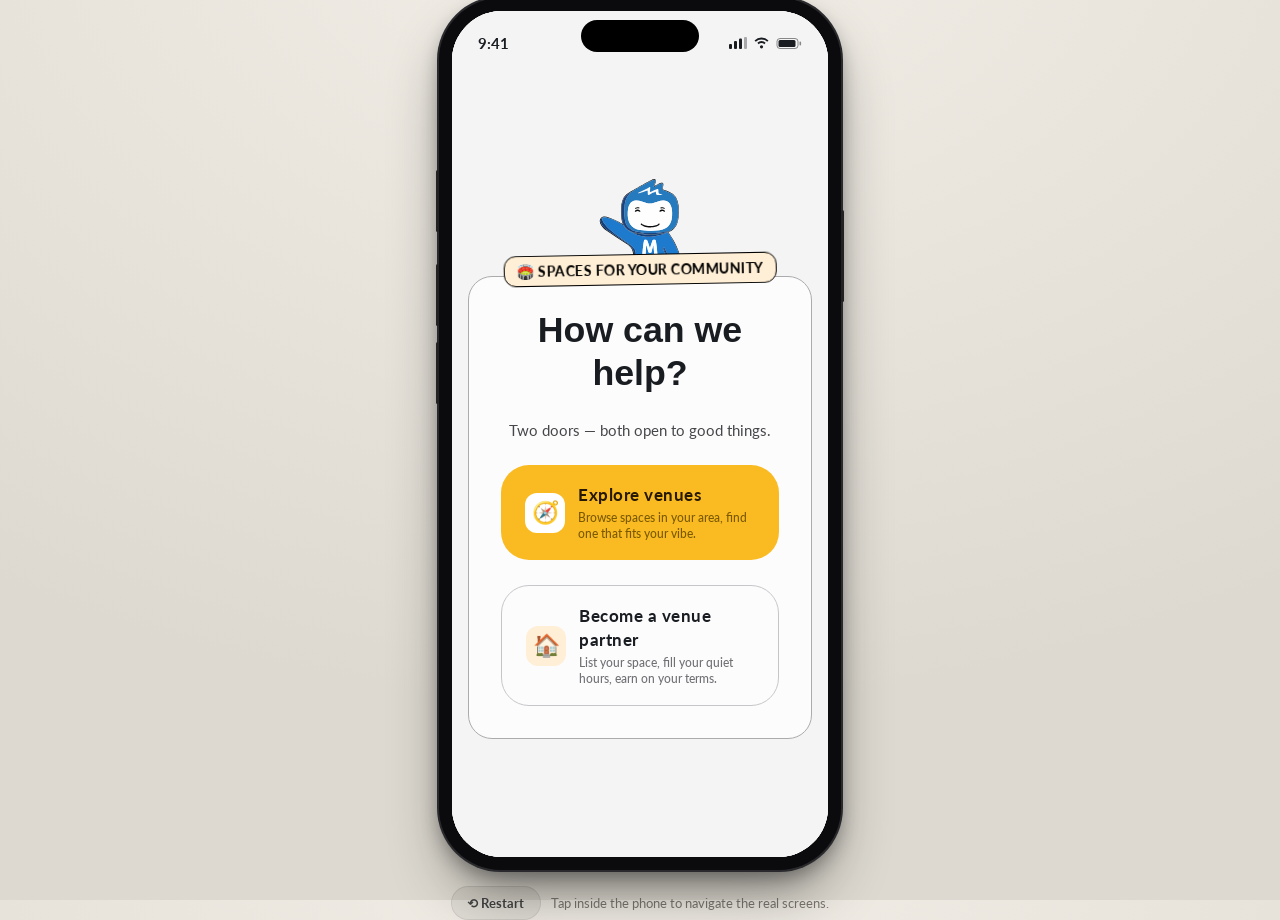
==== index.html @ aae020de "Misfits Venues — investor prototype Co-Authored-By: Claude Opus 4.8 <noreply@anthropic.com>" ====
<!DOCTYPE html>
<html lang="en">
<head>
<meta charset="UTF-8" />
<meta name="viewport" content="width=device-width, initial-scale=1.0" />
<title>Misfits — Venues · Prototype</title>
<link rel="preconnect" href="https://fonts.googleapis.com" />
<link href="https://fonts.googleapis.com/css2?family=Lato:wght@400;700;900&display=swap" rel="stylesheet" />
<style>
  *{ box-sizing:border-box; }
  html,body{ margin:0; height:100%; }
  body{
    font-family:'Lato',system-ui,sans-serif;
    background:radial-gradient(1200px 800px at 50% -10%, #f3efe8 0%, #e7e3db 55%, #ddd9d0 100%);
    min-height:100vh; display:flex; flex-direction:column; align-items:center; justify-content:center;
    padding:26px 16px 48px; color:#2a2a2a;
  }
  .stage{ display:flex; flex-direction:column; align-items:center; gap:16px; }
  .brandline{ display:flex; align-items:center; gap:10px; opacity:.78; }
  .brandline img{ height:24px; }
  .brandline b{ font-weight:900; letter-spacing:.2px; color:#3a3a3a; font-size:15px; }

  /* iPhone 16 frame */
  .device{
    position:relative; width:402px; height:872px;
    background:#0b0b0d; border-radius:62px; padding:13px;
    box-shadow:0 0 0 2px #2a2a2e, 0 30px 60px -12px rgba(0,0,0,.45), 0 8px 18px rgba(0,0,0,.3);
  }
  .device::after{ content:""; position:absolute; left:-3px; top:172px; width:3px; height:62px; background:#222; border-radius:3px; box-shadow:0 94px 0 #222, 0 172px 0 #222; }
  .device::before{ content:""; position:absolute; right:-3px; top:212px; width:3px; height:92px; background:#222; border-radius:3px; }
  .screen-wrap{ position:relative; width:100%; height:100%; background:#FAF9F7; border-radius:50px; overflow:hidden; }
  iframe.app{ width:100%; height:100%; border:0; display:block; background:#FAF9F7; }

  .controls{ display:flex; gap:10px; align-items:center; }
  .reset{ background:rgba(0,0,0,.06); border:1px solid rgba(0,0,0,.08); color:#444; border-radius:99px; padding:8px 16px; font-size:13px; font-weight:700; cursor:pointer; font-family:inherit; }
  .reset:hover{ background:rgba(0,0,0,.1); }
  .hint{ font-size:12.5px; color:#7a7770; }
</style>
</head>
<body>
  <div class="stage">
    <div class="brandline">
      <img src="assets/app_logo_colored.svg" alt="Misfits" onerror="this.style.display='none'" />
      <b>Venues</b>
    </div>
    <div class="device">
      <div class="screen-wrap">
        <iframe class="app" id="app" src="app.html" title="Misfits Venues prototype"></iframe>
      </div>
    </div>
    <div class="controls">
      <button class="reset" onclick="document.getElementById('app').contentWindow.go('decision')">⟲ Restart</button>
      <span class="hint">Tap inside the phone to navigate the real screens.</span>
    </div>
  </div>
</body>
</html>
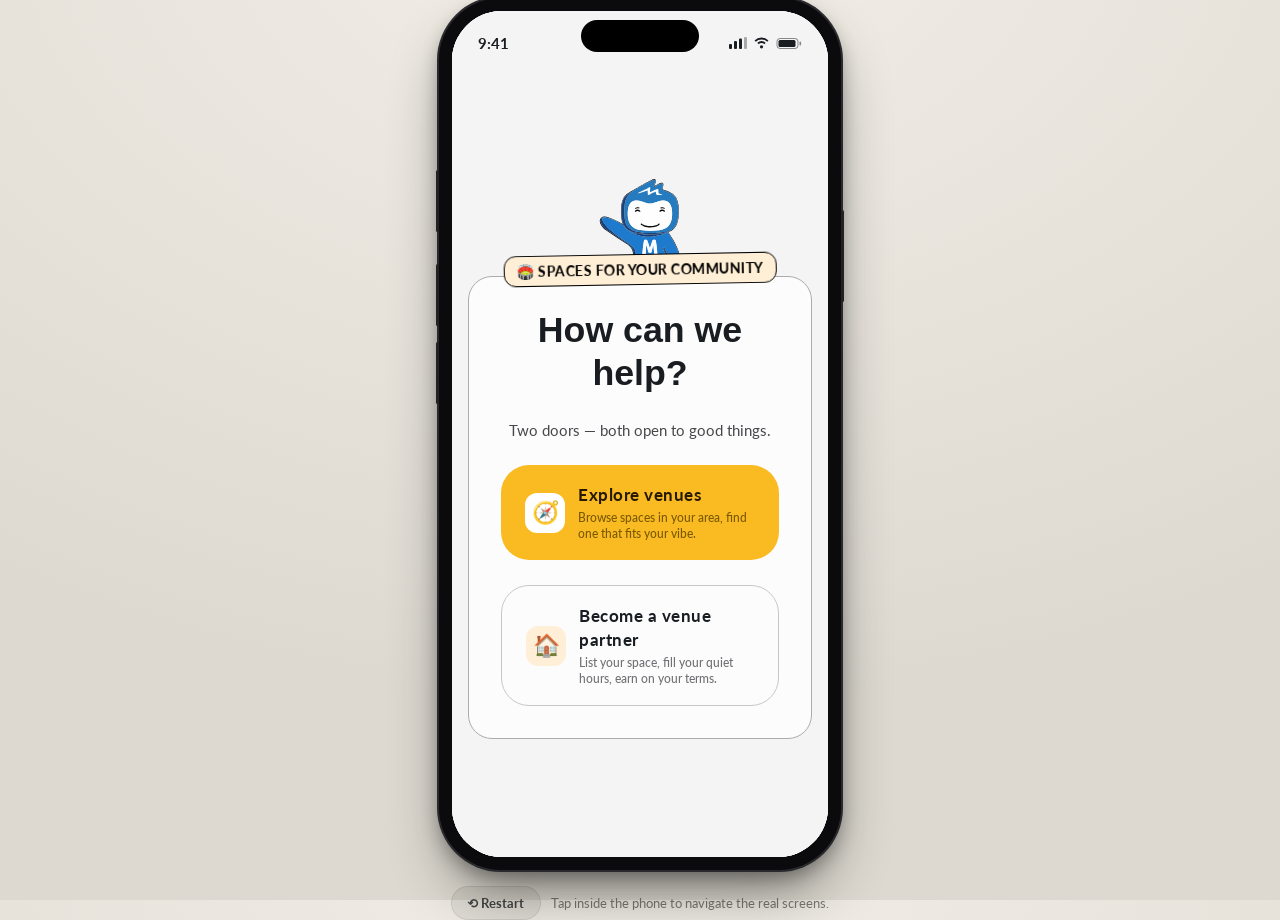
==== commit db9bdbf7: "Mobile: scale fixed frame via transform + stop iOS text inflation (fixes distortion) Co-Authored-By:" ====
--- a/index.html
+++ b/index.html
@@ -2,8 +2,26 @@
 <html lang="en">
 <head>
 <meta charset="UTF-8" />
-<meta name="viewport" content="width=device-width, initial-scale=1.0" />
+<meta name="viewport" content="width=device-width, initial-scale=1.0, viewport-fit=cover" />
 <title>Misfits — Venues · Prototype</title>
+
+<!-- PWA -->
+<link rel="manifest" href="manifest.json" />
+<meta name="theme-color" content="#e7e3db" />
+<meta name="mobile-web-app-capable" content="yes" />
+<meta name="apple-mobile-web-app-capable" content="yes" />
+<meta name="apple-mobile-web-app-status-bar-style" content="default" />
+<meta name="apple-mobile-web-app-title" content="Misfits" />
+<link rel="apple-touch-icon" href="assets/icons/icon-180.png" />
+<link rel="icon" type="image/png" sizes="192x192" href="assets/icons/icon-192.png" />
+<script>
+  if ('serviceWorker' in navigator) {
+    window.addEventListener('load', function () {
+      navigator.serviceWorker.register('sw.js').catch(function () {});
+    });
+  }
+</script>
+
 <link rel="preconnect" href="https://fonts.googleapis.com" />
 <link href="https://fonts.googleapis.com/css2?family=Lato:wght@400;700;900&display=swap" rel="stylesheet" />
 <style>
@@ -35,7 +53,37 @@
   .reset{ background:rgba(0,0,0,.06); border:1px solid rgba(0,0,0,.08); color:#444; border-radius:99px; padding:8px 16px; font-size:13px; font-weight:700; cursor:pointer; font-family:inherit; }
   .reset:hover{ background:rgba(0,0,0,.1); }
   .hint{ font-size:12.5px; color:#7a7770; }
+
+  /* ---- Phone: keep the iPhone frame at its fixed size and scale the whole
+         unit (via JS transform) to fit the screen — the app renders at the
+         exact desktop width so nothing reflows or distorts. ---- */
+  @media (max-width: 600px) {
+    html { -webkit-text-size-adjust: 100%; text-size-adjust: 100%; }
+    html, body { height: 100%; overflow: hidden; }
+    body { padding: 0; min-height: 100dvh; }
+    .brandline, .controls { display: none; }
+    .stage { gap: 0; height: 100dvh; justify-content: center; }
+    .device { transform-origin: center center; }
+    .device::before, .device::after { display: none; }
+  }
 </style>
+<script>
+  /* Scale the fixed 402x872 frame to fit the phone viewport. */
+  (function () {
+    function fit() {
+      var d = document.querySelector('.device');
+      if (!d) return;
+      if (window.innerWidth > 600) { d.style.transform = ''; return; }
+      var s = Math.min(window.innerWidth / 402, window.innerHeight / 872) * 0.97;
+      d.style.transform = 'scale(' + s + ')';
+    }
+    ['DOMContentLoaded', 'load', 'resize', 'orientationchange'].forEach(function (ev) {
+      window.addEventListener(ev, fit);
+    });
+    // also after fonts/layout settle
+    setTimeout(fit, 50); setTimeout(fit, 400);
+  })();
+</script>
 </head>
 <body>
   <div class="stage">
